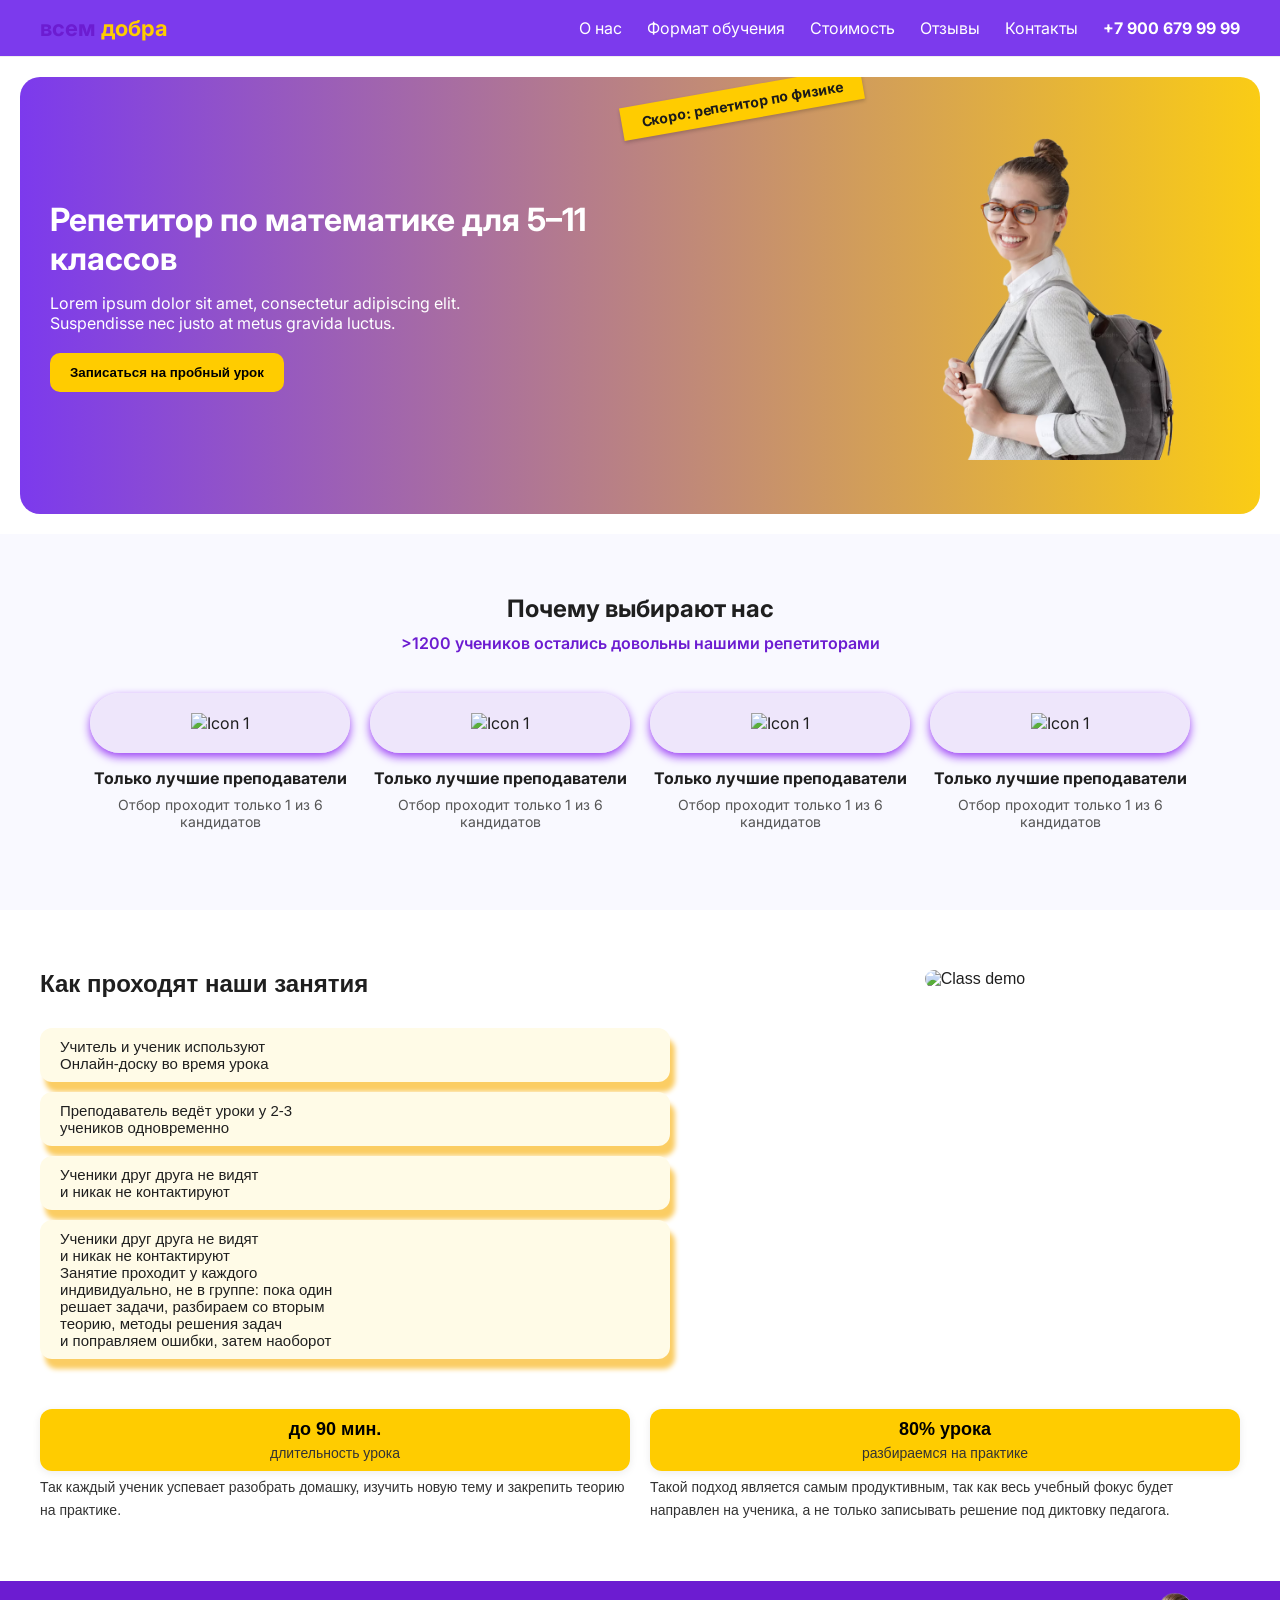
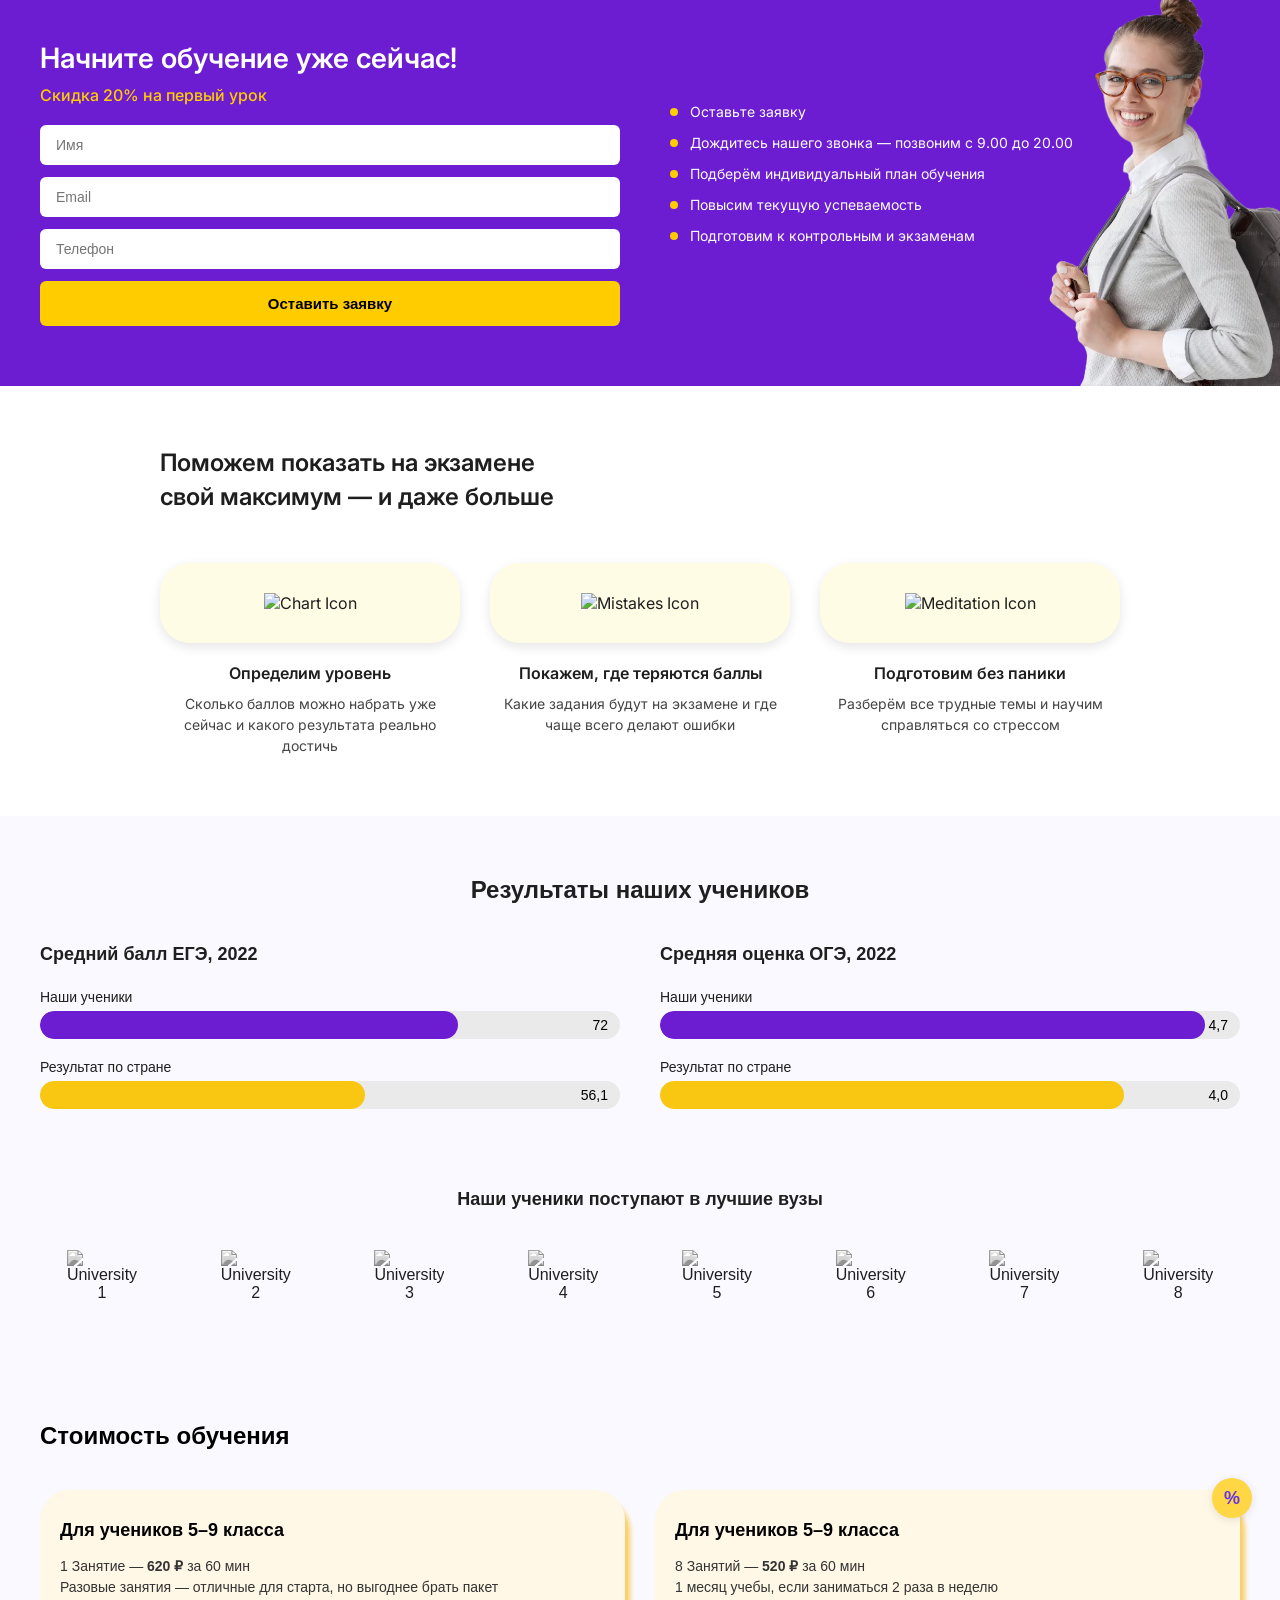
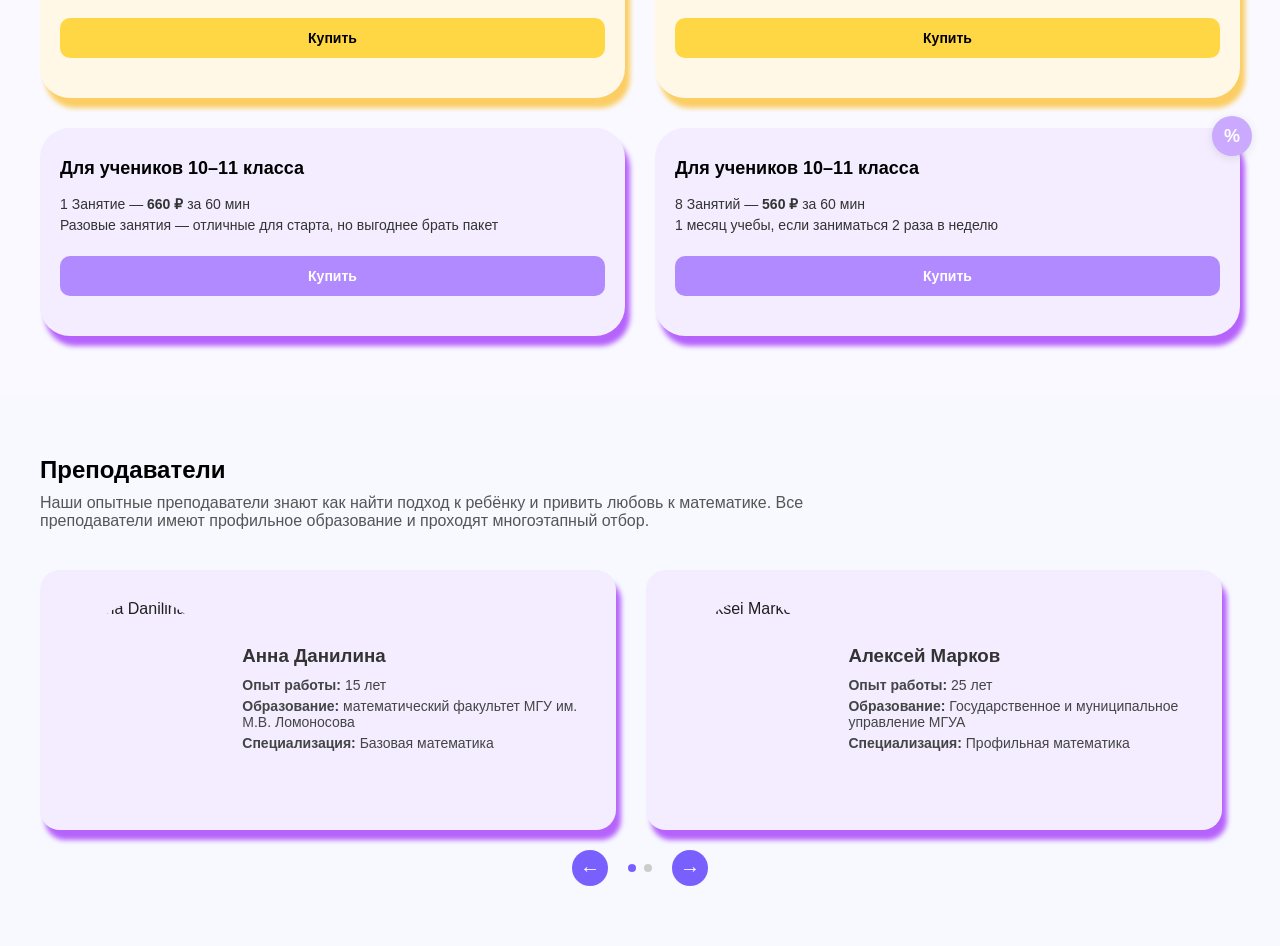
==== Day4/index.html @ a898559a "uploading the day 5 task" ====
<!DOCTYPE html>
<html lang="ru">
  <head>
    <meta charset="UTF-8" />
    <meta name="viewport" content="width=device-width, initial-scale=1.0" />
    <title>Всем добра - Репетитор</title>
    <link
      href="https://fonts.googleapis.com/css2?family=Inter:wght@400;600;700&display=swap"
      rel="stylesheet"
    />
    <link rel="stylesheet" href="styles.css" />
    <link rel="stylesheet" href="responsive.css" />
  </head>
  <body>
    <header>
      <div class="container nav-container">
        <div class="logo">всем <span>добра</span></div>
        <nav class="nav-links">
          <a href="#">О нас</a>
          <a href="#">Формат обучения</a>
          <a href="#">Стоимость</a>
          <a href="#">Отзывы</a>
          <a href="#">Контакты</a>
          <a href="#" class="phone">+7 900 679 99 99</a>
        </nav>
        <div class="menu-toggle" onclick="toggleMenu()">☰</div>
      </div>
    </header>

    <section class="hero">
      <div class="ribbon">Скоро: репетитор по физике</div>
      <div class="container hero-content">
        <div class="text-section">
          <h1>Репетитор по математике для 5–11 классов</h1>
          <p>
            Lorem ipsum dolor sit amet, consectetur adipiscing elit. Suspendisse
            nec justo at metus gravida luctus.
          </p>
          <button>Записаться на пробный урок</button>
        </div>
        <div class="image-section">
          <img src="Adobe Express - file.png" alt="Student" />
        </div>
      </div>
    </section>

    <section class="why-choose">
      <div class="container">
        <h2>Почему выбирают нас</h2>
        <p class="subheading">
          >1200 учеников остались довольны нашими репетиторами
        </p>
        <div class="cards-container">
          <div class="card-wrapper">
            <div class="card">
              <img
                src="https://images.unsplash.com/vector-1738237558973-9844e4ebee15?q=80&w=1047&auto=format&fit=crop&ixlib=rb-4.1.0&ixid=M3wxMjA3fDB8MHxwaG90by1wYWdlfHx8fGVufDB8fHx8fA%3D%3D"
                alt="Icon 1"
              />
            </div>
            <h3>Только лучшие преподаватели</h3>
            <p>Отбор проходит только 1 из 6 кандидатов</p>
          </div>
          <div class="card-wrapper">
            <div class="card">
              <img
                src="https://images.unsplash.com/vector-1738237558973-9844e4ebee15?q=80&w=1047&auto=format&fit=crop&ixlib=rb-4.1.0&ixid=M3wxMjA3fDB8MHxwaG90by1wYWdlfHx8fGVufDB8fHx8fA%3D%3D"
                alt="Icon 1"
              />
            </div>
            <h3>Только лучшие преподаватели</h3>
            <p>Отбор проходит только 1 из 6 кандидатов</p>
          </div>
          <div class="card-wrapper">
            <div class="card">
              <img
                src="https://images.unsplash.com/vector-1738237558973-9844e4ebee15?q=80&w=1047&auto=format&fit=crop&ixlib=rb-4.1.0&ixid=M3wxMjA3fDB8MHxwaG90by1wYWdlfHx8fGVufDB8fHx8fA%3D%3D"
                alt="Icon 1"
              />
            </div>
            <h3>Только лучшие преподаватели</h3>
            <p>Отбор проходит только 1 из 6 кандидатов</p>
          </div>
          <div class="card-wrapper">
            <div class="card">
              <img
                src="https://images.unsplash.com/vector-1738237558973-9844e4ebee15?q=80&w=1047&auto=format&fit=crop&ixlib=rb-4.1.0&ixid=M3wxMjA3fDB8MHxwaG90by1wYWdlfHx8fGVufDB8fHx8fA%3D%3D"
                alt="Icon 1"
              />
            </div>
            <h3>Только лучшие преподаватели</h3>
            <p>Отбор проходит только 1 из 6 кандидатов</p>
          </div>
        </div>
      </div>
    </section>

    <!-- section 3 -->
    <section class="how-classes-work">
      <div class="how-classes-container">
        <div class="how-classes-content">
          <h2>Как проходят наши занятия</h2>

          <span class="features">
            <span class="feature-box">
              Учитель и ученик используют <br />Онлайн-доску во время урока
            </span>
            <span class="feature-box">
              Преподаватель ведёт уроки у 2-3 <br />учеников одновременно
            </span>
            <span class="feature-box">
              Ученики друг друга не видят <br />
              и никак не контактируют
            </span>
            <span class="feature-box">
              Ученики друг друга не видят <br />и никак не контактируют
              <br />Занятие проходит у каждого <br />
              индивидуально, не в группе: пока один <br />решает задачи,
              разбираем со вторым <br />теорию, методы решения задач <br />и
              поправляем ошибки, затем наоборот
            </span>
          </span>
        </div>

        <div class="how-classes-image">
          <img
            src="https://images.unsplash.com/photo-1616748467146-39702f3c5221?q=80&w=1170&auto=format&fit=crop&ixlib=rb-4.1.0&ixid=M3wxMjA3fDB8MHxwaG90by1wYWdlfHx8fGVufDB8fHx8fA%3D%3D"
            alt="Class demo"
          />
        </div>
        <div class="highlight-boxes">
          <div class="highlight yellow">
            <strong>до 90 мин.</strong>
            <p>длительность урока</p>
          </div>
          <div class="highlight yellow">
            <strong>80% урока</strong>
            <p>разбираемся на практике</p>
          </div>
        </div>
        <div class="highlight-descriptions">
          <div class="desc">
            Так каждый ученик успевает разобрать домашку, изучить новую тему и
            закрепить теорию на практике.
          </div>
          <div class="desc">
            Такой подход является самым продуктивным, так как весь учебный фокус
            будет направлен на ученика, а не только записывать решение под
            диктовку педагога.
          </div>
        </div>
      </div>
    </section>

    <!-- section 4 -->
    <section class="start-now">
      <div class="start-container">
        <div class="left-section">
          <h2>Начните обучение уже сейчас!</h2>
          <p class="subtext">Скидка 20% на первый урок</p>
          <form class="form-box">
            <input type="text" placeholder="Имя" />
            <input type="email" placeholder="Email" />
            <input type="tel" placeholder="Телефон" />
            <button type="submit">Оставить заявку</button>
          </form>
        </div>

        <div class="right-section">
          <ul class="steps">
            <li>Оставьте заявку</li>
            <li>Дождитесь нашего звонка — позвоним с 9.00 до 20.00</li>
            <li>Подберём индивидуальный план обучения</li>
            <li>Повысим текущую успеваемость</li>
            <li>Подготовим к контрольным и экзаменам</li>
          </ul>
          <img
            src="Adobe Express - file.png"
            alt="Student"
            class="student-img"
          />
        </div>
      </div>
    </section>
    <!-- section 5 -->
     <section class="exam-help">
  <div class="exam-container">
    <h2>Поможем показать на экзамене<br />свой максимум — и даже больше</h2>

    <div class="exam-cards">
      <div class="exam-card">
        <div class="exam-card-image">
          <img src="https://cdn-icons-png.flaticon.com/512/5509/5509613.png" alt="Chart Icon" />
        </div>
        <h3>Определим уровень</h3>
        <p>Сколько баллов можно набрать уже сейчас и какого результата реально достичь</p>
      </div>

      <div class="exam-card">
        <div class="exam-card-image">
          <img src="https://cdn-icons-png.flaticon.com/512/6009/6009610.png" alt="Mistakes Icon" />
        </div>
        <h3>Покажем, где теряются баллы</h3>
        <p>Какие задания будут на экзамене и где чаще всего делают ошибки</p>
      </div>

      <div class="exam-card">
        <div class="exam-card-image">
          <img src="https://cdn-icons-png.flaticon.com/512/921/921347.png" alt="Meditation Icon" />
        </div>
        <h3>Подготовим без паники</h3>
        <p>Разберём все трудные темы и научим справляться со стрессом</p>
      </div>
    </div>
  </div>
</section>

    <!-- section 6 -->
     <section class="results-section">
  <div class="results-container">
    <h2>Результаты наших учеников</h2>

    <div class="scores-wrapper">
      <!-- ЕГЭ Block -->
      <div class="score-box">
        <h3>Средний балл ЕГЭ, 2022</h3>

        <div class="bar-row">
          <span>Наши ученики</span>
          <div class="bar-track">
            <div class="bar-fill purple" style="width: 72%;"></div>
            <span class="bar-label">72</span>
          </div>
        </div>

        <div class="bar-row">
          <span>Результат по стране</span>
          <div class="bar-track">
            <div class="bar-fill yellow" style="width: 56.1%;"></div>
            <span class="bar-label">56,1</span>
          </div>
        </div>
      </div>

      <!-- ОГЭ Block -->
      <div class="score-box">
        <h3>Средняя оценка ОГЭ, 2022</h3>

        <div class="bar-row">
          <span>Наши ученики</span>
          <div class="bar-track">
            <div class="bar-fill purple" style="width: 94%;"></div>
            <span class="bar-label">4,7</span>
          </div>
        </div>

        <div class="bar-row">
          <span>Результат по стране</span>
          <div class="bar-track">
            <div class="bar-fill yellow" style="width: 80%;"></div>
            <span class="bar-label">4,0</span>
          </div>
        </div>
      </div>
    </div>

    <h3 class="university-heading">Наши ученики поступают в лучшие вузы</h3>

    <div class="university-logos">
  <img src="https://cdn-icons-png.flaticon.com/512/3062/3062634.png" alt="University 1" />
  <img src="https://cdn-icons-png.flaticon.com/512/2784/2784461.png" alt="University 2" />
  <img src="https://cdn-icons-png.flaticon.com/512/194/194933.png" alt="University 3" />
  <img src="https://cdn-icons-png.flaticon.com/512/4765/4765243.png" alt="University 4" />
  <img src="https://cdn-icons-png.flaticon.com/512/1828/1828884.png" alt="University 5" />
  <img src="https://cdn-icons-png.flaticon.com/512/2791/2791398.png" alt="University 6" />
  <img src="https://cdn-icons-png.flaticon.com/512/2640/2640772.png" alt="University 7" />
  <img src="https://cdn-icons-png.flaticon.com/512/1098/1098326.png" alt="University 8" />
</div>

  </div>
</section>

    <!-- section 7 -->
     <section class="pricing-section">
  <div class="pricing-container">
    <h2 class="pricing-title">Стоимость обучения</h2>

    <div class="pricing-grid">
      <!-- Box 1 -->
      <div class="pricing-card yellow-card">
        <h3>Для учеников 5–9 класса</h3>
        <p>
          1 Занятие — <strong>620 ₽</strong> за 60 мин<br />
          Разовые занятия — отличные для старта, но выгоднее брать пакет
        </p>
        <button class="pricing-btn yellow-btn">Купить</button>
      </div>

      <!-- Box 2 -->
      <div class="pricing-card yellow-card badge-card">
        <span class="badge">%</span>
        <h3>Для учеников 5–9 класса</h3>
        <p>
          8 Занятий — <strong>520 ₽</strong> за 60 мин<br />
          1 месяц учебы, если заниматься 2 раза в неделю
        </p>
        <button class="pricing-btn yellow-btn">Купить</button>
      </div>

      <!-- Box 3 -->
      <div class="pricing-card purple-card">
        <h3>Для учеников 10–11 класса</h3>
        <p>
          1 Занятие — <strong>660 ₽</strong> за 60 мин<br />
          Разовые занятия — отличные для старта, но выгоднее брать пакет
        </p>
        <button class="pricing-btn purple-btn">Купить</button>
      </div>

      <!-- Box 4 -->
      <div class="pricing-card purple-card badge-card">
        <span class="badge">%</span>
        <h3>Для учеников 10–11 класса</h3>
        <p>
          8 Занятий — <strong>560 ₽</strong> за 60 мин<br />
          1 месяц учебы, если заниматься 2 раза в неделю
        </p>
        <button class="pricing-btn purple-btn">Купить</button>
      </div>
    </div>
  </div>
</section>

    <!-- section 8 -->
     <section class="teachers-section">
  <div class="teachers-container">
    <h2 class="section-title">Преподаватели</h2>
    <p class="section-subtitle">
      Наши опытные преподаватели знают как найти подход к ребёнку и привить любовь к математике. Все преподаватели имеют профильное образование и проходят многоэтапный отбор.
    </p>

    <div class="slider-wrapper">
      <div class="slider-track">
        <!-- Slide 1 -->
        <div class="teacher-card">
          <img src="https://randomuser.me/api/portraits/women/44.jpg" alt="Anna Danilina" class="teacher-img" />
          <div class="teacher-info">
            <h3>Анна Данилина</h3>
            <p><strong>Опыт работы:</strong> 15 лет</p>
            <p><strong>Образование:</strong> математический факультет МГУ им. М.В. Ломоносова</p>
            <p><strong>Специализация:</strong> Базовая математика</p>
          </div>
        </div>

        <!-- Slide 2 -->
        <div class="teacher-card">
          <img src="https://randomuser.me/api/portraits/men/32.jpg" alt="Aleksei Markov" class="teacher-img" />
          <div class="teacher-info">
            <h3>Алексей Марков</h3>
            <p><strong>Опыт работы:</strong> 25 лет</p>
            <p><strong>Образование:</strong> Государственное и муниципальное управление МГУА</p>
            <p><strong>Специализация:</strong> Профильная математика</p>
          </div>
        </div>

        <!-- Repeat for Slide 3 & 4 (same content for example) -->
        <div class="teacher-card">
          <img src="https://randomuser.me/api/portraits/women/44.jpg" alt="Anna Danilina" class="teacher-img" />
          <div class="teacher-info">
            <h3>Анна Данилина</h3>
            <p><strong>Опыт работы:</strong> 15 лет</p>
            <p><strong>Образование:</strong> математический факультет МГУ им. М.В. Ломоносова</p>
            <p><strong>Специализация:</strong> Базовая математика</p>
          </div>
        </div>

        <div class="teacher-card">
          <img src="https://randomuser.me/api/portraits/men/32.jpg" alt="Aleksei Markov" class="teacher-img" />
          <div class="teacher-info">
            <h3>Алексей Марков</h3>
            <p><strong>Опыт работы:</strong> 25 лет</p>
            <p><strong>Образование:</strong> Государственное и муниципальное управление МГУА</p>
            <p><strong>Специализация:</strong> Профильная математика</p>
          </div>
        </div>
      </div>

      <!-- Navigation Arrows -->
      <div class="slider-controls">
        <button class="prev">&#8592;</button>
        <div class="dots">
          <span class="dot active"></span>
          <span class="dot"></span>
        </div>
        <button class="next">&#8594;</button>
      </div>
    </div>
  </div>
</section>
    <!-- section 9 -->
    <!-- section 10 -->

    <script src="script.js"></script>
  </body>
</html>
---- Day4/styles.css ----
* {
      margin: 0;
      padding: 0;
      box-sizing: border-box;
    }

    body {
      font-family: 'Inter', sans-serif;
      background-color: #ffffff;
      color: #1f1f1f;
    }

    a {
      text-decoration: none;
      color: inherit;
    }

    .container {
      max-width: 1200px;
      margin: auto;
      padding: 0 10px;
    }

    header {
       background-color: #7c3aed;
      border-bottom: 1px solid #eee;
      position: sticky;
      top: 0;
      z-index: 1000;
    }

    .nav-container {
      display: flex;
      align-items: center;
      justify-content: space-between;
      padding: 15px 0;
    }

    .logo {
      font-size: 22px;
      font-weight: bold;
      color: #6c1cd1;
    }

    .logo span {
      color: #ffcc00;
    }

    .nav-links {
      display: flex;
      align-items: center;
      gap: 25px;
      color: #fff;
    }

    .nav-links a.phone {
      font-weight: bold;
      color: #ffff;
    }

    .menu-toggle {
      display: none;
      font-size: 24px;
      cursor: pointer;
    }

    .hero {
      background: linear-gradient(to right, #7c3aed, #facc15);
      padding: 50px 0;
      position: relative;
      border-radius: 20px;
      margin: 20px;
      overflow: hidden;
    }

    .ribbon {
      position: absolute;
      top: 10px;
      left: 600px;
      background-color: #ffcc00;
      color: #1a1a1a;
      font-weight: bold;
      padding: 8px 20px;
      font-size: 14px;
      transform: rotate(-10deg);
      box-shadow: 0 2px 4px rgba(0, 0, 0, 0.2);
    }

    .hero-content {
      display: flex;
      align-items: center;
      justify-content: space-between;
      gap: 30px;
      flex-wrap: wrap;
    }

    .text-section {
      flex: 1 1 50%;
      color: white;
    }

    .text-section h1 {
      font-size: 32px;
      margin-bottom: 15px;
    }

    .text-section p {
      font-size: 16px;
      margin-bottom: 20px;
      max-width: 500px;
    }

    .text-section button {
      padding: 12px 20px;
      background-color: #ffcc00;
      border: none;
      border-radius: 10px;
      font-weight: bold;
      cursor: pointer;
      transition: background-color 0.3s;
    }

    .text-section button:hover {
      background-color: #ffd84d;
    }

    .image-section img {
      width: 100%;
      max-width: 500px;
      border-radius: 10px;
    }
/* section 2 */
    .why-choose {
      padding: 60px 10px;
      background-color: #f9f9ff;
    }

    .why-choose h2 {
      text-align: center;
      font-size: 24px;
      margin-bottom: 10px;
    }

    .why-choose p.subheading {
      text-align: center;
      margin-bottom: 40px;
      color: #6c1cd1;
      font-weight: 600;
    }

    .cards-container {
  display: flex;
  gap: 20px;
  flex-wrap: wrap;
  justify-content: center;
}

.card-wrapper {
  max-width: 260px;
  text-align: center;
}

.card {
  background: #ebe1fac1;
  border-radius: 50px;
  box-shadow: 0 4px 10px rgb(155, 64, 245);
  padding: 20px;
}

.card img {
  width: 200px;
  height: 200px;
  object-fit: contain;
  margin-bottom: 0;
}

.card-wrapper h3 {
  font-size: 16px;
  margin: 15px 0 8px;
}

.card-wrapper p {
  font-size: 14px;
  color: #555;
  margin: 0 0 20px;
}

/* section 3 */

.how-classes-work {
  background-color: #fff;
  padding: 60px 10px;
  font-family: 'Segoe UI', sans-serif;
}

.how-classes-container {
  display: flex;
  flex-wrap: wrap;
  justify-content: space-between;
  gap: 40px;
  max-width: 1200px;
  margin: 0 auto;
  align-items: flex-start;
}

.how-classes-content {
  flex: 1 1 500px;
}

.how-classes-content h2 {
  font-size: 24px;
  margin-bottom: 30px;
}

.features {
  display: grid;
  gap: 10px;
}

.feature-box {
  background-color: #fffbe7;
  border-radius: 12px;
  padding: 10px 20px;
  box-shadow:  5px 10px 5px rgb(251, 205, 99);
  font-size: 15px;
}

.highlight-boxes {
  display: flex;
  justify-content: space-between;
  gap: 20px;
  margin-top: 10px;
  width: 100%;
}

.highlight {
  flex: 1 1 0;
  background-color: #ffcc00;
  border-radius: 12px;
  padding: 10px;
  box-shadow: 0 2px 8px rgba(0, 0, 0, 0.08);
  text-align: center;
}

.highlight strong {
  color: #000;
  font-size: 18px;
  display: block;
  margin-bottom: 5px;
}

.highlight p {
  margin: 0;
  font-size: 14px;
  color: #333;
}

.how-classes-image {
  flex: 1 1 400px;
  text-align: center;
}

.how-classes-image img {
  max-width: 100%;
  border-radius: 12px;
  height: 400px;
}
.highlight-descriptions {
  display: flex;
  justify-content: space-between;
  gap: 20px;
  margin-top: -35px;
  font-weight: 400;
  max-width: 100%;
}

.highlight-descriptions .desc {
  flex: 1 1 0;
  font-size: 14px;
  color: #333;
  line-height: 1.6;
}

/* section 4 */
.start-now {
  background-color: #6c1cd1;
  padding: 60px 10px;
  max-height: 100vh;
  color: white;
}

.start-container {
  max-width: 1200px;
  margin: 0 auto;
  display: flex;
  flex-wrap: wrap;
  align-items: center;
  justify-content: space-between;
  gap: 40px;
}

.left-section {
  flex: 1 1 400px;
}

.left-section h2 {
  font-size: 28px;
  margin-bottom: 10px;
  font-weight: 600;
}

.left-section .subtext {
  color: #ffcc00;
  margin-bottom: 20px;
  font-weight: 500;
}

.form-box {
  display: flex;
  flex-direction: column;
  gap: 12px;
}

.form-box input {
  padding: 12px 16px;
  border: none;
  border-radius: 6px;
  font-size: 14px;
}

.form-box button {
  background-color: #ffcc00;
  border: none;
  padding: 14px 16px;
  border-radius: 6px;
  color: #000;
  font-weight: 600;
  font-size: 15px;
  cursor: pointer;
  transition: background 0.3s ease;
}

.form-box button:hover {
  background-color: #f0b800;
}

.right-section {
  flex: 1 1 400px;
  position: relative;
}

.steps {
  list-style: none;
  padding-left: 10px;
  margin-bottom: 20px;
  position: relative;
}

.steps li {
  position: relative;
  margin-bottom: 10px;
  padding-left: 20px;
  font-size: 14px;
  line-height: 1.5;
}

.steps li::before {
  content: '';
  width: 8px;
  height: 8px;
  background-color: #ffcc00;
  border-radius: 50%;
  position: absolute;
  left: 0;
  top: 7px;
}

.student-img {
  max-width: 610px;
  border-radius: 10px;
  position: absolute;
  bottom: -120px;
  right: -160px;
}
/* section 5 */
.exam-help {
  background-color: #fff;
  padding: 60px 20px;
}

.exam-container {
  max-width: 1200px;
  margin: 0 auto;
  text-align: left;
  
}

.exam-container h2 {
  font-size: 24px;
  font-weight: 600;
  margin-bottom: 50px;
  line-height: 1.4;
  color: #1e1e1e;
  left : 100px;
  position: relative;
  padding: 0 20px;
}

.exam-cards {
  display: flex;
  justify-content: center;
  gap: 30px;
  flex-wrap: wrap;
}

.exam-card {
  max-width: 300px;
  text-align: center;
}

.exam-card-image {
  background-color: #fffce5;
  border-radius: 30px;
  padding: 30px;
  box-shadow: 0px 4px 12px rgba(0, 0, 0, 0.1);
  margin-bottom: 20px;
}

.exam-card-image img {
  width: 100px;
  height: 100px;
  object-fit: contain;
}

.exam-card h3 {
  font-size: 16px;
  font-weight: 600;
  color: #1e1e1e;
  margin-bottom: 10px;
}

.exam-card p {
  font-size: 14px;
  color: #444;
  line-height: 1.5;
}

/* section 6 */
.results-section {
  background-color: #f9f9ff;
  padding: 60px 20px;
  font-family: 'Segoe UI', sans-serif;
}

.results-container {
  max-width: 1200px;
  margin: 0 auto;
  text-align: center;
}

.results-container h2 {
  font-size: 24px;
  font-weight: 600;
  margin-bottom: 40px;
}

.scores-wrapper {
  display: flex;
  flex-wrap: wrap;
  justify-content: space-between;
  gap: 40px;
  margin-bottom: 60px;
  text-align: left;
}

.score-box {
  flex: 1 1 45%;
  min-width: 280px;
}

.score-box h3 {
  font-size: 18px;
  font-weight: 600;
  margin-bottom: 24px;
}

.bar-row {
  display: flex;
  flex-direction: column;
  margin-bottom: 20px;
}

.bar-row span {
  font-size: 14px;
  margin-bottom: 6px;
  font-weight: 500;
}

.bar-track {
  position: relative;
  background-color: #eaeaea;
  height: 28px;
  border-radius: 20px;
  overflow: hidden;
}

.bar-fill {
  height: 100%;
  border-radius: 20px;
}

.bar-fill.purple {
  background-color: #6c1cd1;
}

.bar-fill.yellow {
  background-color: #f9c712;
}

.bar-label {
  position: absolute;
  right: 12px;
  top: 50%;
  transform: translateY(-50%);
  font-size: 13px;
  font-weight: bold;
  color: #000;
}

.university-heading {
  font-size: 18px;
  font-weight: 600;
  margin-bottom: 40px;
  text-align: center;
}

.university-logos {
  display: grid;
  grid-template-columns: repeat(auto-fit, minmax(80px, 1fr));
  gap: 30px;
  align-items: center;
  justify-items: center;
}

.university-logos img {
  max-width: 70px;
  max-height: 70px;
  object-fit: contain;
  filter: grayscale(100%);
  transition: filter 0.3s ease;
}

.university-logos img:hover {
  filter: grayscale(0%);
}

/* section 7 */
/* Main Section */
.pricing-section {
  padding: 60px 20px;
  background-color: #f9f9ff;
  font-family: 'Arial', sans-serif;
}

/* Container */
.pricing-container {
  max-width: 1200px;
  margin: 0 auto;
}

/* Heading */
.pricing-title {
  font-size: 24px;
  font-weight: 600;
  margin-bottom: 40px;
  text-align: left;
  color: #000;
}

/* Grid Layout: 2 columns always */
.pricing-grid {
  display: grid;
  grid-template-columns: repeat(2, 1fr);
  gap: 30px;
}

/* Card Styles */
.pricing-card {
  position: relative;
  padding: 30px 20px 40px;
  border-radius: 30px;
  /* box-shadow: 0 4px 14px rgba(0, 0, 0, 0.08); */
  background-color: white;
  display: flex;
  flex-direction: column;
  justify-content: space-between;
}

/* Card Colors */
.yellow-card {
  background-color: #fff8e6;
  box-shadow:  5px 10px 5px rgb(251, 205, 99);
}

.purple-card {
  background-color: #f3edff;
  box-shadow:  5px 10px 5px rgb(182, 99, 251);
}

/* Text */
.pricing-card h3 {
  font-size: 18px;
  margin-bottom: 15px;
  color: #000;
}

.pricing-card p {
  font-size: 14px;
  color: #333;
  line-height: 1.5;
  margin-bottom: 20px;
}

/* Button */
.pricing-btn {
  width: 100%;
  border: none;
  padding: 12px 0;
  border-radius: 10px;
  font-weight: bold;
  font-size: 14px;
  cursor: pointer;
}

.yellow-btn {
  background-color: #ffd644;
  color: #000;
}

.purple-btn {
  background-color: #b28aff;
  color: #fff;
}

/* % Badge */
.badge-card .badge {
  position: absolute;
  top: -12px;
  right: -12px;
  width: 40px;
  height: 40px;
  background-color: #ffd644;
  color: #6435e6;
  font-size: 18px;
  font-weight: bold;
  border-radius: 50%;
  display: flex;
  align-items: center;
  justify-content: center;
  box-shadow: 0 2px 10px rgba(0,0,0,0.1);
}

/* Purple card badge override */
.purple-card.badge-card .badge {
  background-color: #caa9ff;
  color: white;
}

/* section 8 */
.teachers-section {
  padding: 60px 20px;
  background-color: #f7f9ff;
  font-family: 'Arial', sans-serif;
}

.teachers-container {
  max-width: 1200px;
  margin: 0 auto;
}

.section-title {
  font-size: 24px;
  font-weight: bold;
  margin-bottom: 10px;
  color: #000;
}

.section-subtitle {
  font-size: 16px;
  color: #555;
  margin-bottom: 40px;
  max-width: 800px;
}

.slider-wrapper {
  overflow: hidden;
  position: relative;
}

.slider-track {
  display: flex;
  transition: transform 0.4s ease;
  gap: 30px;
}

.teacher-card {
  background-color: #f3edff;
  box-shadow:  5px 10px 5px rgb(182, 99, 251);
  border-radius: 20px;
  padding: 30px;
  display: flex;
  align-items: center;
  flex: 0 0 48%;
}

.teacher-img {
  width: 200px;
  height: 200px;
  border-radius: 50%;
  object-fit: cover;
  margin-right: 20px;
}

.teacher-info h3 {
  margin: 0 0 10px;
  color: #333;
}

.teacher-info p {
  font-size: 14px;
  margin: 5px 0;
  color: #444;
}

.slider-controls {
  display: flex;
  align-items: center;
  justify-content: center;
  margin-top: 20px;
  gap: 20px;
}

.slider-controls button {
  font-size: 20px;
  background: #7a5fff;
  color: white;
  border: none;
  width: 36px;
  height: 36px;
  border-radius: 50%;
  cursor: pointer;
}

.dots {
  display: flex;
  gap: 8px;
}

.dot {
  width: 8px;
  height: 8px;
  border-radius: 50%;
  background: #ccc;
}

.dot.active {
  background: #7a5fff;
}
/* section 9 */
---- Day4/responsive.css ----
@media (max-width: 768px) {
      .nav-links {
        display: none;
        flex-direction: column;
        background: #fff;
        position: absolute;
        top: 60px;
        right: 20px;
        width: 200px;
        border-radius: 10px;
        box-shadow: 0 4px 10px rgba(0, 0, 0, 0.1);
        padding: 10px;
      }

      .nav-links.active {
        display: flex;
      }

      .menu-toggle {
        display: block;
      }

      .hero-content {
        flex-direction: column;
        text-align: center;
      }

      .text-section h1 {
        font-size: 26px;
      }

      .ribbon {
        font-size: 12px;
        top: 20px;
        left: -40px;
        transform: rotate(-10deg);
      }

      .cards-container {
        flex-direction: column;
        align-items: center;
      }

      .card img {
        display: none;
      }

      .card p::after {
        content: ' Lorem ipsum dolor sit amet, consectetur adipiscing elit.';
        display: block;
        margin-top: 10px;
        color: #666;
      }
    }

    /* section 2 */
    @media (max-width: 768px) {
  .cards-container {
    flex-direction: column;
    align-items: center;
  }

  .card img {
    width: 150px;
    height: 150px;
  }
}

/* section 3 */
@media (max-width: 768px) {
  .how-classes-container {
    flex-direction: column;
    align-items: center;
  }

  .highlight-boxes {
    flex-direction: column;
    align-items: center;
  }

  .how-classes-content {
    text-align: center;
  }
}

@media (max-width: 768px) {
  .highlight-boxes {
    flex-direction: column;
    gap: 15px;
  }
}
@media (max-width: 768px) {
  .highlight-descriptions {
    flex-direction: column;
    gap: 10px;
  }
}
@media (max-width: 768px) {
  .how-classes-container {
    flex-direction: column;
    align-items: center;
  }

  .highlight-boxes {
    flex-direction: column;
    align-items: center;
  }

  .how-classes-content {
    text-align: center;
  }
}
/* section 4 */
@media (max-width: 768px) {
  .start-container {
    flex-direction: column;
    text-align: center;
  }

  .student-img {
    position: static;
    margin: 20px auto 0;
    width: 200px;
  }

  .steps {
    padding-left: 0;
  }

  .steps li {
    padding-left: 16px;
    text-align: left;
  }
}
/* section 5 */
@media (max-width: 768px) {
  .exam-cards {
    flex-direction: column;
    align-items: center;
  }

  .exam-card {
    max-width: 90%;
  }
}

/* section 6 */
@media (max-width: 768px) {
  .scores-wrapper {
    flex-direction: column;
  }

  .score-box {
    width: 100%;
  }
}

/* section 7 */
/* section 8 */
/* section 9 */
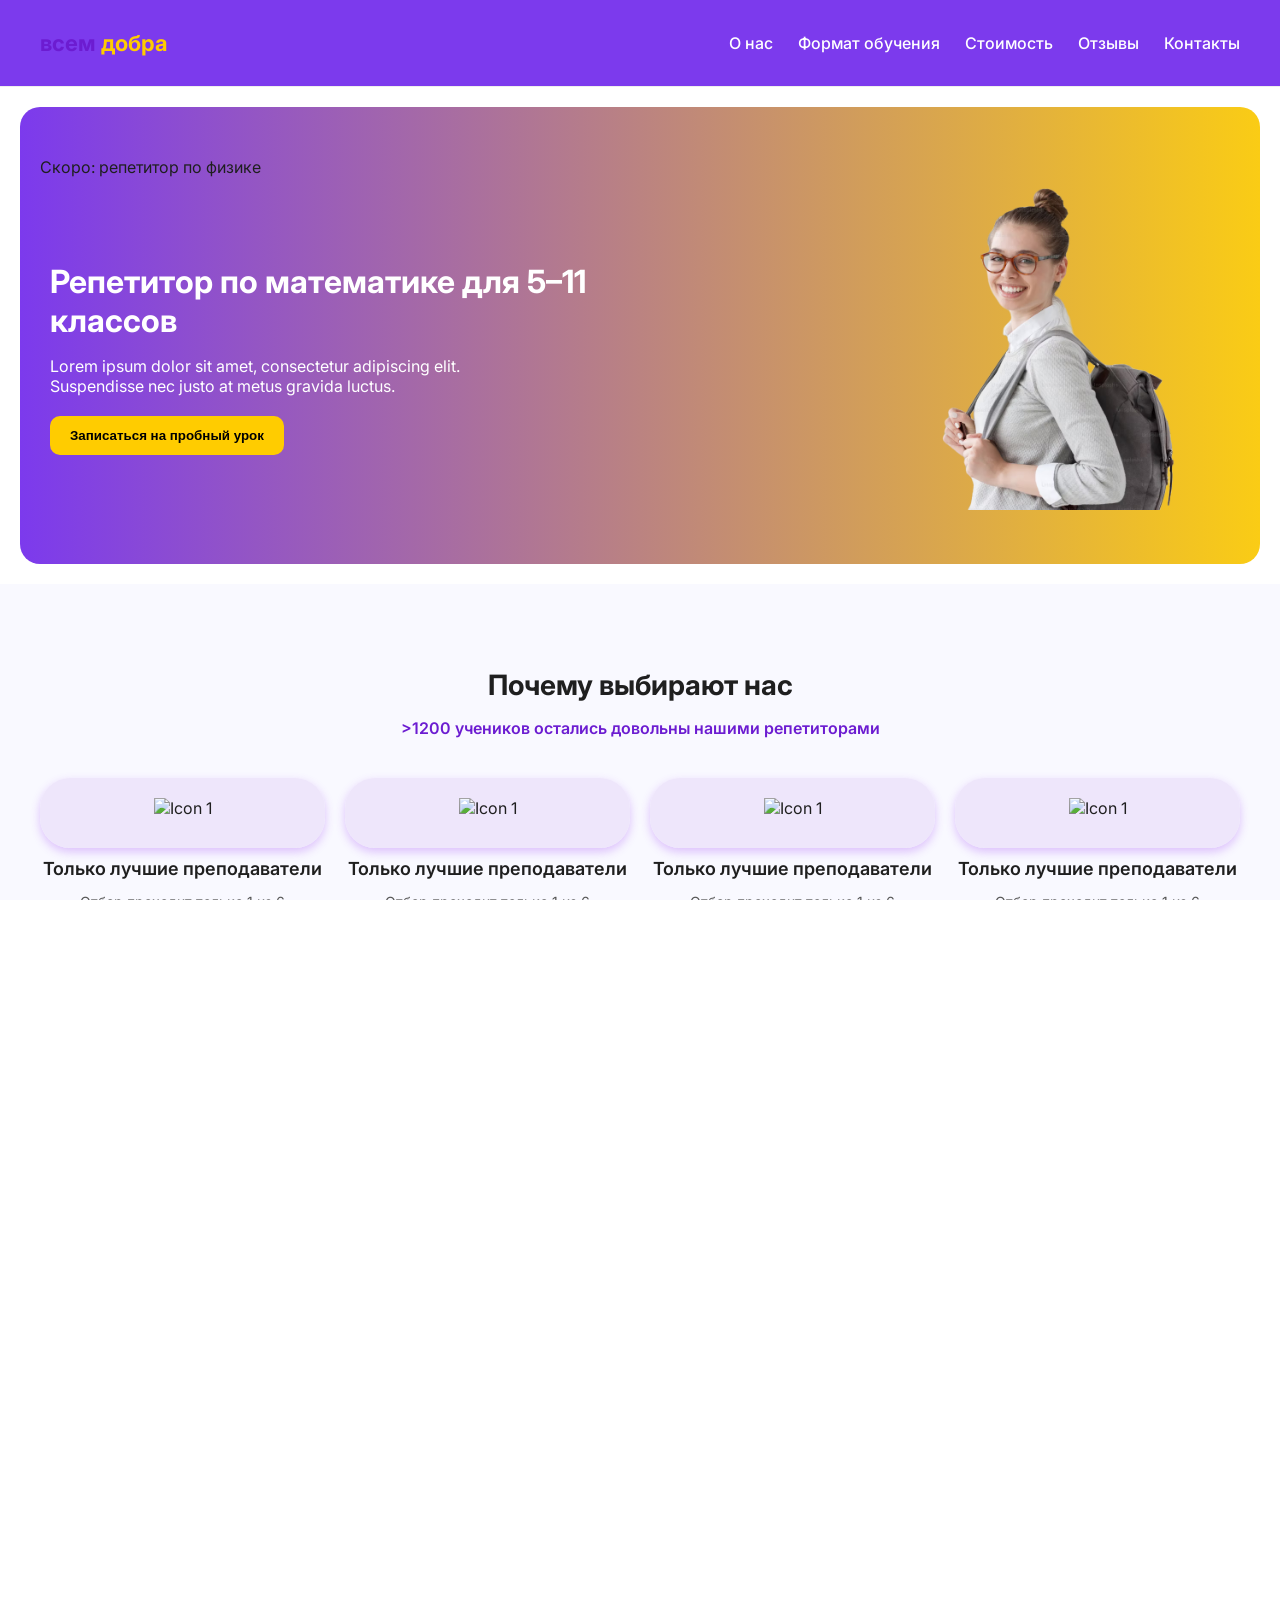
==== commit 99378acd: "uploaded tasks of day8, day9, day10 of week 2" ====
--- a/Day4/index.html
+++ b/Day4/index.html
@@ -12,16 +12,16 @@
     <link rel="stylesheet" href="responsive.css" />
   </head>
   <body>
+    <!-- section 1 -->
     <header>
       <div class="container nav-container">
         <div class="logo">всем <span>добра</span></div>
         <nav class="nav-links">
-          <a href="#">О нас</a>
-          <a href="#">Формат обучения</a>
-          <a href="#">Стоимость</a>
-          <a href="#">Отзывы</a>
-          <a href="#">Контакты</a>
-          <a href="#" class="phone">+7 900 679 99 99</a>
+          <a href="#why-choose">О нас</a>
+          <a href="#how-classes-work">Формат обучения</a>
+          <a href="#pricing-section">Стоимость</a>
+          <a href="#testimonials">Отзывы</a>
+          <a href="#site-footer">Контакты</a>
         </nav>
         <div class="menu-toggle" onclick="toggleMenu()">☰</div>
       </div>
@@ -43,8 +43,8 @@
         </div>
       </div>
     </section>
-
-    <section class="why-choose">
+<!-- section 2 -->
+    <section class="why-choose" id="why-choose">
       <div class="container">
         <h2>Почему выбирают нас</h2>
         <p class="subheading">
@@ -96,7 +96,7 @@
     </section>
 
     <!-- section 3 -->
-    <section class="how-classes-work">
+    <section class="how-classes-work" id="how-classes-work">
       <div class="how-classes-container">
         <div class="how-classes-content">
           <h2>Как проходят наши занятия</h2>
@@ -241,8 +241,6 @@
           </div>
         </div>
       </div>
-
-      <!-- ОГЭ Block -->
       <div class="score-box">
         <h3>Средняя оценка ОГЭ, 2022</h3>
 
@@ -281,7 +279,7 @@
 </section>
 
     <!-- section 7 -->
-     <section class="pricing-section">
+     <section class="pricing-section" id="pricing-section">
   <div class="pricing-container">
     <h2 class="pricing-title">Стоимость обучения</h2>
 
@@ -341,7 +339,6 @@
 
     <div class="slider-wrapper">
       <div class="slider-track">
-        <!-- Slide 1 -->
         <div class="teacher-card">
           <img src="https://randomuser.me/api/portraits/women/44.jpg" alt="Anna Danilina" class="teacher-img" />
           <div class="teacher-info">
@@ -351,8 +348,6 @@
             <p><strong>Специализация:</strong> Базовая математика</p>
           </div>
         </div>
-
-        <!-- Slide 2 -->
         <div class="teacher-card">
           <img src="https://randomuser.me/api/portraits/men/32.jpg" alt="Aleksei Markov" class="teacher-img" />
           <div class="teacher-info">
@@ -362,8 +357,6 @@
             <p><strong>Специализация:</strong> Профильная математика</p>
           </div>
         </div>
-
-        <!-- Repeat for Slide 3 & 4 (same content for example) -->
         <div class="teacher-card">
           <img src="https://randomuser.me/api/portraits/women/44.jpg" alt="Anna Danilina" class="teacher-img" />
           <div class="teacher-info">
@@ -384,8 +377,6 @@
           </div>
         </div>
       </div>
-
-      <!-- Navigation Arrows -->
       <div class="slider-controls">
         <button class="prev">&#8592;</button>
         <div class="dots">
@@ -398,7 +389,132 @@
   </div>
 </section>
     <!-- section 9 -->
+     <section class="testimonials" id="testimonials">
+  <div class="testimonial-header">
+    <div>
+      <h2>Отзывы</h2>
+      <p>Родители нам доверяют<br />А ученики ждут уроков с нетерпением</p>
+    </div>
+    <div class="highlight-number">
+      <strong>38% учеников</strong><br />приводят в школу своих друзей и знакомых
+    </div>
+  </div>
+
+  <div class="testimonial-cards">
+    <div class="testimonial-card">
+      <div class="card-top">
+        <div class="circle-deco"></div>
+        <img src="https://cdn-icons-png.flaticon.com/512/3135/3135715.png" alt="User 1" />
+        <div class="user-info">
+          <h4>Дарья Карасёва</h4>
+          <p>Сдала ЕГЭ на 97 баллов</p>
+        </div>
+      </div>
+      <p class="testimonial-content">
+        Это определённо 10 из 10! Очень
+        важный момент: преподаватель, который
+        занимается со мной, ориентируется
+        исключительно на мои достижения и
+        фокус. Многое стало ясно и понятно.
+        Занятия проходят интересно да
+        и вообще: учитель очень позитивный,
+        и с точки зрения знания, обращения
+        и наставничества.
+      </p>
+    </div>
+
+    <div class="testimonial-card">
+      <div class="card-top">
+        <div class="circle-deco"></div>
+        <img src="https://cdn-icons-png.flaticon.com/512/236/236831.png" alt="User 2" />
+        <div class="user-info">
+          <h4>Александр Шашин</h4>
+          <p>Сдал ЕГЭ на 83 балла</p>
+        </div>
+      </div>
+      <p class="testimonial-content">
+        Начал заниматься почти с нуля
+        (раньше пробовал 3-4 занятия, не пошло,
+        а теперь уже 10 занятий и уровень
+        вырос, на ЕГЭ 83 балла!).
+        Занятия проводятся чётко, материал
+        подаётся в интересной форме,
+        преподаватель вовлекает и отлично
+        объясняет. Появилась уверенность,
+        что сдам! Темы пошли на ура!
+      </p>
+    </div>
+
+    <div class="testimonial-card">
+      <div class="card-top">
+        <div class="circle-deco"></div>
+        <img src="https://cdn-icons-png.flaticon.com/512/3135/3135823.png" alt="User 3" />
+        <div class="user-info">
+          <h4>Анастасия Бикова</h4>
+          <p>Сдала ОГЭ на 5</p>
+        </div>
+      </div>
+      <p class="testimonial-content">
+        Впервые начала понимать алгебру,
+        теперь нет страха и логика стала яснее.
+        Очень важно — я стала увереннее.
+        Всё безумно нравится! Сдала на 5!
+        Учитель всегда вовремя приходит,
+        с отличным настроем, понимает,
+        объясняет и поддерживает.
+        Это сильная мотивация к результатам!
+      </p>
+    </div>
+  </div>
+
+  <div class="testimonial-button">
+    <button>Читать все отзывы</button>
+  </div>
+</section>
     <!-- section 10 -->
+     <footer class="site-footer" id="site-footer">
+  <div class="footer-top">
+    <div class="footer-left">
+      <h2>Остались вопросы?</h2>
+      <p>
+        Позвоните нам по телефону <a href="tel:+79098789999">+7 909 878-99-99</a><br />
+        Или напишите нам <a href="mailto:vsemdobra@yandex.ru">vsem dobra@yandex.ru</a>
+      </p>
+      <div class="social-icons">
+        <a href="#"><img src="https://cdn-icons-png.flaticon.com/512/733/733547.png" alt="Facebook" /></a>
+        <a href="#"><img src="https://cdn-icons-png.flaticon.com/512/733/733558.png" alt="Instagram" /></a>
+        <a href="#"><img src="https://cdn-icons-png.flaticon.com/512/2111/2111463.png" alt="VK" /></a>
+      </div>
+    </div>
+
+    <div class="footer-right">
+      <h3>Также можете оставить свой номер телефона<br />и мы вам перезвоним</h3>
+      <form>
+        <input type="text" placeholder="Имя" />
+        <input type="tel" placeholder="Телефон" />
+        <button type="submit">Отправить</button>
+      </form>
+    </div>
+  </div>
+
+  <div class="footer-bottom">
+    <div class="footer-logo">
+      <strong>всем добра</strong>
+      <p>онлайн-школа математики</p>
+    </div>
+    <div class="footer-links">
+      <a href="#">О нас</a>
+      <a href="#">Формат обучения</a>
+      <a href="#">Стоимость</a>
+      <a href="#">Отзывы</a>
+      <a href="#">Контакты</a>
+    </div>
+    <div class="footer-cta">
+      <button>Записаться на пробное занятие</button>
+    </div>
+  </div>
+</footer>
+
 
     <script src="script.js"></script>
   </body>
--- a/Day4/styles.css
+++ b/Day4/styles.css
@@ -1,154 +1,158 @@
-* {
-      margin: 0;
-      padding: 0;
-      box-sizing: border-box;
-    }
-
-    body {
-      font-family: 'Inter', sans-serif;
-      background-color: #ffffff;
-      color: #1f1f1f;
-    }
-
-    a {
-      text-decoration: none;
-      color: inherit;
-    }
-
-    .container {
-      max-width: 1200px;
-      margin: auto;
-      padding: 0 10px;
-    }
-
-    header {
-       background-color: #7c3aed;
-      border-bottom: 1px solid #eee;
-      position: sticky;
-      top: 0;
-      z-index: 1000;
-    }
-
-    .nav-container {
-      display: flex;
-      align-items: center;
-      justify-content: space-between;
-      padding: 15px 0;
-    }
-
-    .logo {
-      font-size: 22px;
-      font-weight: bold;
-      color: #6c1cd1;
-    }
-
-    .logo span {
-      color: #ffcc00;
-    }
-
-    .nav-links {
-      display: flex;
-      align-items: center;
-      gap: 25px;
-      color: #fff;
-    }
-
-    .nav-links a.phone {
-      font-weight: bold;
-      color: #ffff;
-    }
-
-    .menu-toggle {
-      display: none;
-      font-size: 24px;
-      cursor: pointer;
-    }
-
-    .hero {
-      background: linear-gradient(to right, #7c3aed, #facc15);
-      padding: 50px 0;
-      position: relative;
-      border-radius: 20px;
-      margin: 20px;
-      overflow: hidden;
-    }
-
-    .ribbon {
-      position: absolute;
-      top: 10px;
-      left: 600px;
-      background-color: #ffcc00;
-      color: #1a1a1a;
-      font-weight: bold;
-      padding: 8px 20px;
-      font-size: 14px;
-      transform: rotate(-10deg);
-      box-shadow: 0 2px 4px rgba(0, 0, 0, 0.2);
-    }
-
-    .hero-content {
-      display: flex;
-      align-items: center;
-      justify-content: space-between;
-      gap: 30px;
-      flex-wrap: wrap;
-    }
-
-    .text-section {
-      flex: 1 1 50%;
-      color: white;
-    }
-
-    .text-section h1 {
-      font-size: 32px;
-      margin-bottom: 15px;
-    }
-
-    .text-section p {
-      font-size: 16px;
-      margin-bottom: 20px;
-      max-width: 500px;
-    }
-
-    .text-section button {
-      padding: 12px 20px;
-      background-color: #ffcc00;
-      border: none;
-      border-radius: 10px;
-      font-weight: bold;
-      cursor: pointer;
-      transition: background-color 0.3s;
-    }
-
-    .text-section button:hover {
-      background-color: #ffd84d;
-    }
-
-    .image-section img {
-      width: 100%;
-      max-width: 500px;
-      border-radius: 10px;
-    }
+
+html, body {
+  margin: 0;
+  padding: 0;
+  overflow-x: hidden; 
+  height: 100%;
+  width: 100%;
+}
+
+/* Remove scrollbar for all browsers */
+::-webkit-scrollbar {
+  display: none;
+}
+
+body {
+  font-family: 'Inter', sans-serif;
+  background-color: #ffffff;
+  color: #1f1f1f;
+  -ms-overflow-style: none;      /* IE and Edge */
+  scrollbar-width: none; 
+}
+
+a {
+  text-decoration: none;
+  color: inherit;
+}
+
+.container {
+  max-width: 1200px;
+  margin: auto;
+  padding: 0 10px;
+}
+
+/* Header */
+header {
+  background-color: #7c3aed;
+  border-bottom: 1px solid #eee;
+  position: sticky;
+  top: 0;
+  z-index: 1000;
+}
+
+.nav-container {
+  display: flex;
+  align-items: center;
+  justify-content: space-between;
+  padding: 15px 0;
+}
+
+.logo {
+  font-size: 22px;
+  font-weight: bold;
+  color: #6c1cd1;
+}
+
+.logo span {
+  color: #ffcc00;
+}
+
+.nav-links {
+  display: flex;
+  align-items: center;
+  gap: 25px;
+  color: #fff;
+  transition: max-height 0.3s ease;
+}
+
+.nav-links a.phone {
+  font-weight: bold;
+  color: #fff;
+}
+
+.menu-toggle {
+  display: none;
+  font-size: 28px;
+  cursor: pointer;
+  z-index: 1001;
+  position: relative;
+}
+
+/* Hero Section */
+.hero {
+  background: linear-gradient(to right, #7c3aed, #facc15);
+  padding: 50px 20px;
+  border-radius: 20px;
+  margin: 20px;
+  overflow: hidden;
+}
+
+.hero-content {
+  display: flex;
+  align-items: center;
+  justify-content: space-between;
+  gap: 30px;
+  flex-wrap: wrap;
+}
+
+.text-section {
+  flex: 1 1 50%;
+  color: white;
+}
+
+.text-section h1 {
+  font-size: 32px;
+  margin-bottom: 15px;
+}
+
+.text-section p {
+  font-size: 16px;
+  margin-bottom: 20px;
+  max-width: 500px;
+}
+
+.text-section button {
+  padding: 12px 20px;
+  background-color: #ffcc00;
+  border: none;
+  border-radius: 10px;
+  font-weight: bold;
+  cursor: pointer;
+  transition: background-color 0.3s;
+}
+
+.text-section button:hover {
+  background-color: #ffd84d;
+}
+
+.image-section img {
+  width: 100%;
+  max-width: 500px;
+  border-radius: 10px;
+}
 /* section 2 */
-    .why-choose {
-      padding: 60px 10px;
-      background-color: #f9f9ff;
-    }
-
-    .why-choose h2 {
-      text-align: center;
-      font-size: 24px;
-      margin-bottom: 10px;
-    }
-
-    .why-choose p.subheading {
-      text-align: center;
-      margin-bottom: 40px;
-      color: #6c1cd1;
-      font-weight: 600;
-    }
-
-    .cards-container {
+.why-choose {
+  padding: 60px 10px;
+  background-color: #f9f9ff;
+}
+
+.why-choose h2 {
+  text-align: center;
+  font-size: 28px;
+  margin-bottom: 10px;
+  font-weight: 700;
+  color: #1f1f1f;
+}
+
+.why-choose p.subheading {
+  text-align: center;
+  margin-bottom: 40px;
+  color: #6c1cd1;
+  font-weight: 600;
+  font-size: 16px;
+}
+
+.cards-container {
   display: flex;
   gap: 20px;
   flex-wrap: wrap;
@@ -156,33 +160,108 @@
 }
 
 .card-wrapper {
-  max-width: 260px;
+  flex: 1 1 250px;
+  max-width: 300px;
   text-align: center;
 }
 
 .card {
   background: #ebe1fac1;
-  border-radius: 50px;
-  box-shadow: 0 4px 10px rgb(155, 64, 245);
+  border-radius: 30px;
+  box-shadow: 0 4px 10px rgb(155, 64, 245, 0.3);
   padding: 20px;
+  transition: transform 0.3s ease;
+}
+
+.card:hover {
+  transform: translateY(-5px);
 }
 
 .card img {
-  width: 200px;
-  height: 200px;
+  width: 160px;
+  height: 160px;
   object-fit: contain;
-  margin-bottom: 0;
+  margin-bottom: 10px;
 }
 
 .card-wrapper h3 {
-  font-size: 16px;
-  margin: 15px 0 8px;
+  font-size: 18px;
+  margin: 10px 0 8px;
+  font-weight: 600;
+  color: #1f1f1f;
 }
 
 .card-wrapper p {
   font-size: 14px;
   color: #555;
-  margin: 0 0 20px;
+  margin-bottom: 15px;
+}
+
+/* Responsive */
+@media (max-width: 768px) {
+  .why-choose {
+    padding: 40px 15px;
+  }
+
+  .card img {
+    width: 130px;
+    height: 130px;
+  }
+
+  .card-wrapper h3 {
+    font-size: 16px;
+  }
+
+  .card-wrapper p {
+    font-size: 13px;
+  }
+}
+
+/* HEADER / NAVIGATION - BURGER MENU */
+header {
+  background-color: #7c3aed;
+  border-bottom: 1px solid #eee;
+  position: sticky;
+  top: 0;
+  z-index: 1000;
+  padding: 15px 10px;
+}
+
+.nav-container {
+  max-width: 1200px;
+  margin: auto;
+  display: flex;
+  align-items: center;
+  justify-content: space-between;
+}
+
+.logo {
+  font-size: 22px;
+  font-weight: bold;
+  color: #6c1cd1;
+}
+
+.logo span {
+  color: #ffcc00;
+}
+
+.nav-links {
+  display: flex;
+  align-items: center;
+  gap: 25px;
+  color: #fff;
+}
+
+.nav-links a {
+  color: #fff;
+  font-weight: 500;
+}
+
+.menu-toggle {
+  display: none;
+  font-size: 26px;
+  color: #fff;
+  cursor: pointer;
 }
 
 /* section 3 */
@@ -210,6 +289,8 @@
 .how-classes-content h2 {
   font-size: 24px;
   margin-bottom: 30px;
+  font-weight: 700;
+  color: #1f1f1f;
 }
 
 .features {
@@ -221,7 +302,7 @@
   background-color: #fffbe7;
   border-radius: 12px;
   padding: 10px 20px;
-  box-shadow:  5px 10px 5px rgb(251, 205, 99);
+  box-shadow: 5px 10px 5px rgb(251, 205, 99);
   font-size: 15px;
 }
 
@@ -231,10 +312,11 @@
   gap: 20px;
   margin-top: 10px;
   width: 100%;
+  flex-wrap: wrap;
 }
 
 .highlight {
-  flex: 1 1 0;
+  flex: 1 1 150px;
   background-color: #ffcc00;
   border-radius: 12px;
   padding: 10px;
@@ -262,9 +344,12 @@
 
 .how-classes-image img {
   max-width: 100%;
+  width: 100%;
+  height: auto;
   border-radius: 12px;
-  height: 400px;
-}
+  object-fit: cover;
+}
+
 .highlight-descriptions {
   display: flex;
   justify-content: space-between;
@@ -272,10 +357,11 @@
   margin-top: -35px;
   font-weight: 400;
   max-width: 100%;
+  flex-wrap: wrap;
 }
 
 .highlight-descriptions .desc {
-  flex: 1 1 0;
+  flex: 1 1 150px;
   font-size: 14px;
   color: #333;
   line-height: 1.6;
@@ -766,4 +852,244 @@
 .dot.active {
   background: #7a5fff;
 }
-/* section 9 */+/* section 9 */
+.testimonials {
+  max-width: 1200px;
+  margin: 0 auto;
+  padding: 60px 20px;
+  font-family: 'Segoe UI', sans-serif;
+}
+
+.testimonial-header {
+  display: flex;
+  justify-content: space-between;
+  align-items: flex-start;
+  margin-bottom: 40px;
+}
+
+.testimonial-header h2 {
+  font-size: 28px;
+  margin-bottom: 10px;
+}
+
+.testimonial-header p {
+  font-size: 16px;
+  color: #333;
+}
+
+.highlight-number {
+  color: #6a3df4;
+  font-size: 20px;
+  font-weight: bold;
+  text-align: right;
+}
+
+.testimonial-cards {
+  display: flex;
+  gap: 20px;
+  flex-wrap: wrap;
+  justify-content: space-between;
+  margin-bottom: 40px;
+}
+
+.testimonial-card {
+  background-color: #fff8e1;
+  border: 1px solid #ffecb3;
+  border-radius: 16px;
+  padding: 20px;
+  box-shadow:  5px 10px 5px rgb(251, 205, 99);
+  flex: 1;
+  min-width: 280px;
+  max-width: 360px;
+  position: relative;
+}
+
+.card-top {
+  display: flex;
+  align-items: center;
+  gap: 12px;
+  margin-bottom: 16px;
+  position: relative;
+}
+
+.circle-deco {
+  width: 20px;
+  height: 20px;
+  background-color: #ffd54f;
+  border-radius: 50%;
+  position: absolute;
+  top: -10px;
+  left: -10px;
+}
+
+.testimonial-card img {
+  width: 48px;
+  height: 48px;
+  border-radius: 50%;
+  object-fit: cover;
+}
+
+.user-info h4 {
+  margin: 0;
+  font-size: 16px;
+}
+
+.user-info p {
+  margin: 0;
+  font-size: 14px;
+  color: #555;
+}
+
+.testimonial-content {
+  font-size: 15px;
+  color: #444;
+  line-height: 1.5;
+}
+
+.testimonial-button {
+  display: flex;
+  justify-content: center;
+}
+
+.testimonial-button button {
+  background-color: #6a3df4;
+  color: #fff;
+  border: none;
+  border-radius: 10px;
+  padding: 12px 30px;
+  font-size: 16px;
+  cursor: pointer;
+  transition: background 0.3s ease;
+}
+
+.testimonial-button button:hover {
+  background-color: #5630c9;
+}
+/* section 10 */
+.site-footer {
+  font-family: 'Segoe UI', sans-serif;
+  margin-top: 0;
+  padding: 0;
+}
+
+.footer-top {
+  background-color: #ffc800;
+  display: flex;
+  justify-content: space-between;
+  align-items: flex-start;
+  padding: 40px 60px;
+  flex-wrap: wrap;
+  width: 100%;
+}
+
+.footer-left,
+.footer-right {
+  flex: 1;
+  min-width: 280px;
+  margin-bottom: 20px;
+}
+
+.footer-left h2 {
+  font-size: 24px;
+  margin-bottom: 10px;
+}
+
+.footer-left p {
+  font-size: 16px;
+  margin-bottom: 15px;
+}
+
+.footer-left a {
+  color: #000;
+  font-weight: bold;
+  text-decoration: none;
+}
+
+.social-icons {
+  display: flex;
+  gap: 12px;
+}
+
+.social-icons img {
+  width: 26px;
+  height: 26px;
+  filter: grayscale(100%);
+}
+
+.footer-right h3 {
+  font-size: 16px;
+  font-weight: 500;
+  margin-bottom: 15px;
+}
+
+.footer-right form {
+  display: flex;
+  flex-direction: column;
+  gap: 12px;
+}
+
+.footer-right input {
+  padding: 12px;
+  font-size: 14px;
+  border: none;
+  border-radius: 6px;
+  background-color: #fff;
+  max-width: 320px;
+  width: 100%;
+  box-sizing: border-box;
+}
+
+.footer-right button {
+  padding: 12px;
+  background-color: #764af1;
+  color: #fff;
+  border: none;
+  border-radius: 6px;
+  cursor: pointer;
+  font-weight: bold;
+  max-width: 320px;
+}
+
+.footer-bottom {
+  background-color: #5e2ee1;
+  color: #fff;
+  display: flex;
+  justify-content: space-between;
+  align-items: center;
+  flex-wrap: wrap;
+  padding: 25px 60px;
+  width: 100%;
+  box-sizing: border-box;
+}
+
+.footer-logo strong {
+  font-size: 20px;
+  display: block;
+}
+
+.footer-logo p {
+  font-size: 14px;
+  margin-top: 4px;
+}
+
+.footer-links {
+  display: flex;
+  gap: 20px;
+  flex-wrap: wrap;
+}
+
+.footer-links a {
+  color: #fff;
+  text-decoration: none;
+  font-size: 14px;
+}
+
+.footer-cta button {
+  padding: 10px 18px;
+  background-color: #ffc800;
+  border: none;
+  border-radius: 6px;
+  font-weight: bold;
+  color: #000;
+  cursor: pointer;
+}
--- a/Day4/responsive.css
+++ b/Day4/responsive.css
@@ -1,160 +1,842 @@
-@media (max-width: 768px) {
-      .nav-links {
-        display: none;
-        flex-direction: column;
-        background: #fff;
-        position: absolute;
-        top: 60px;
-        right: 20px;
-        width: 200px;
-        border-radius: 10px;
-        box-shadow: 0 4px 10px rgba(0, 0, 0, 0.1);
-        padding: 10px;
-      }
-
-      .nav-links.active {
-        display: flex;
-      }
-
-      .menu-toggle {
-        display: block;
-      }
-
-      .hero-content {
-        flex-direction: column;
-        text-align: center;
-      }
-
-      .text-section h1 {
-        font-size: 26px;
-      }
-
-      .ribbon {
-        font-size: 12px;
-        top: 20px;
-        left: -40px;
-        transform: rotate(-10deg);
-      }
-
-      .cards-container {
-        flex-direction: column;
-        align-items: center;
-      }
-
-      .card img {
-        display: none;
-      }
-
-      .card p::after {
-        content: ' Lorem ipsum dolor sit amet, consectetur adipiscing elit.';
-        display: block;
-        margin-top: 10px;
-        color: #666;
-      }
-    }
+/* section 1 */
+@media screen and (max-width: 768px) {
+  /* Show hamburger */
+  .menu-toggle {
+    display: block;
+    font-size: 28px;
+    cursor: pointer;
+    color: #fff;
+    z-index: 1101;
+    position: relative;
+  }
+
+  /* Hide nav links by default */
+  .nav-links {
+    display: none;
+    flex-direction: column;
+    background-color: #fff8e6ca;
+    color: #6a3df4;
+    position: absolute;
+    top: 60px; /* slightly below navbar */
+    right: 0;
+    width: 100%;
+    z-index: 1100;
+    padding: 10px;
+    box-shadow: 0 8px 20px rgba(0, 0, 0, 0.15);
+    border-radius: 0 0 12px 12px;
+    transition: all 0.3s ease;
+  }
+
+  /* When menu is toggled */
+  .nav-links.active {
+    display: flex;
+  }
+
+  .nav-links a {
+    padding: 6px;
+    font-size: 16px;
+    color: #6a3df4;
+    text-decoration: none;
+    transition: background 0.3s ease;
+  }
+
+  .nav-links a.phone {
+  font-weight: bold;
+  color: #6a3df4;
+}
+
+  /* Hero responsiveness */
+  .hero-content {
+    flex-direction: column;
+    text-align: center;
+    padding: 20px;
+  }
+
+  .text-section,
+  .image-section {
+    flex: 1 1 100%;
+    margin-bottom: 20px;
+  }
+
+  .text-section h1 {
+    font-size: 24px;
+    margin-bottom: 10px;
+    color: #333;
+  }
+
+  .text-section p {
+    max-width: 100%;
+    font-size: 14px;
+    color: #444;
+  }
+
+  .text-section button {
+    background-color: #6a3df4;
+    color: white;
+    padding: 12px 24px;
+    border: none;
+    border-radius: 8px;
+    font-weight: bold;
+    cursor: pointer;
+  }
+
+  .image-section img {
+    max-width: 100%;
+    height: 300px;
+  }
+
+  /* Hide ribbon on small screen */
+  .ribbon {
+    display: none;
+  }
+}
+
+/* ==================================================================== */
 
     /* section 2 */
-    @media (max-width: 768px) {
-  .cards-container {
-    flex-direction: column;
-    align-items: center;
-  }
-
-  .card img {
-    width: 150px;
-    height: 150px;
-  }
-}
-
+    /* @media (max-width: 768px) {
+  .nav-links {
+    display: none; 
+    flex-direction: column;
+    background-color: white;
+    position: absolute;
+    top: 100%; 
+    right: 0;
+    width: 100%;
+    z-index: 1000;
+    padding: 20px;
+    box-shadow: 0 4px 10px rgba(0,0,0,0.1);
+  }
+
+  .nav-links.active {
+    display: flex; 
+  }
+
+  .menu-toggle {
+    display: block;
+  }
+
+  .hero {
+    position: relative;
+    z-index: 1;
+  }
+} */
+/* ========================================================================= */
 /* section 3 */
 @media (max-width: 768px) {
   .how-classes-container {
     flex-direction: column;
+    gap: 30px;
+    padding: 20px;
+  }
+
+  .how-classes-content h2 {
+    font-size: 20px;
+    text-align: center;
+  }
+
+  .highlight-boxes {
+    flex-direction: column;
+    gap: 15px;
     align-items: center;
   }
 
-  .highlight-boxes {
-    flex-direction: column;
-    align-items: center;
-  }
-
-  .how-classes-content {
-    text-align: center;
-  }
-}
-
-@media (max-width: 768px) {
-  .highlight-boxes {
+  .highlight {
+    width: 100%;
+    max-width: 350px;
+  }
+
+  .highlight-descriptions {
     flex-direction: column;
     gap: 15px;
-  }
-}
-@media (max-width: 768px) {
-  .highlight-descriptions {
-    flex-direction: column;
-    gap: 10px;
-  }
-}
-@media (max-width: 768px) {
-  .how-classes-container {
-    flex-direction: column;
-    align-items: center;
-  }
-
-  .highlight-boxes {
-    flex-direction: column;
-    align-items: center;
-  }
-
-  .how-classes-content {
-    text-align: center;
-  }
-}
+    margin-top: 10px;
+  }
+
+  .highlight-descriptions .desc {
+    text-align: center;
+    flex: 1 1 100%;
+  }
+
+  .how-classes-image img {
+    height: auto;
+    max-height: 300px;
+  }
+}
+
+@media (max-width: 480px) {
+  .how-classes-content h2 {
+    font-size: 18px;
+  }
+
+  .feature-box {
+    font-size: 14px;
+    padding: 10px 15px;
+  }
+
+  .highlight strong {
+    font-size: 16px;
+  }
+
+  .highlight p,
+  .highlight-descriptions .desc {
+    font-size: 13px;
+  }
+
+  .how-classes-image img {
+    max-height: 250px;
+  }
+}
+/* ====================================================================================== */
 /* section 4 */
 @media (max-width: 768px) {
   .start-container {
     flex-direction: column;
-    text-align: center;
+    align-items: flex-start;
+    padding: 0 15px;
+  }
+
+  .left-section,
+  .right-section {
+    flex: 1 1 100%;
+    width: 100%;
+  }
+
+  .left-section h2 {
+    font-size: 22px;
+    margin-bottom: 8px;
+  }
+
+  .left-section .subtext {
+    font-size: 14px;
+    margin-bottom: 16px;
+  }
+
+  .form-box input {
+    font-size: 14px;
+    padding: 12px;
+    width: 100%;
+  }
+
+  .form-box button {
+    font-size: 14px;
+    padding: 12px;
+    width: 100%;
+  }
+
+  .steps {
+    margin-top: 20px;
+    padding-left: 10px;
+  }
+
+  .steps li {
+    font-size: 13px;
   }
 
   .student-img {
     position: static;
-    margin: 20px auto 0;
-    width: 200px;
-  }
-
-  .steps {
-    padding-left: 0;
+    width: 100%;
+    max-width: 100%;
+    margin-top: 30px;
+    border-radius: 10px;
+  }
+}
+
+@media (max-width: 480px) {
+  .start-now {
+    padding: 40px 15px;
+  }
+
+  .left-section h2 {
+    font-size: 20px;
+  }
+
+  .left-section .subtext {
+    font-size: 13px;
+  }
+
+  .form-box input,
+  .form-box button {
+    font-size: 13px;
+    padding: 10px;
   }
 
   .steps li {
-    padding-left: 16px;
-    text-align: left;
-  }
-}
+    font-size: 12px;
+  }
+
+  .student-img {
+    margin-top: 25px;
+  }
+}
+
 /* section 5 */
 @media (max-width: 768px) {
+  .exam-help {
+    padding: 40px 15px;
+  }
+
+  .exam-container h2 {
+    font-size: 20px;
+    margin-bottom: 30px;
+    padding: 0 10px;
+    left: 0; /* Remove fixed offset */
+    text-align: center;
+  }
+
   .exam-cards {
     flex-direction: column;
     align-items: center;
+    gap: 20px;
   }
 
   .exam-card {
-    max-width: 90%;
-  }
-}
+    max-width: 100%;
+    width: 100%;
+    padding: 0 10px;
+  }
+
+  .exam-card-image {
+    padding: 20px;
+    border-radius: 20px;
+  }
+
+  .exam-card-image img {
+    width: 80px;
+    height: 80px;
+  }
+
+  .exam-card h3 {
+    font-size: 15px;
+  }
+
+  .exam-card p {
+    font-size: 13px;
+    padding: 0 10px;
+  }
+}
+
+@media (max-width: 480px) {
+  .exam-help {
+    padding: 30px 10px;
+  }
+
+  .exam-container h2 {
+    font-size: 18px;
+    margin-bottom: 25px;
+    padding: 0 5px;
+  }
+
+  .exam-card-image img {
+    width: 70px;
+    height: 70px;
+  }
+
+  .exam-card h3 {
+    font-size: 14px;
+  }
+
+  .exam-card p {
+    font-size: 12px;
+  }
+}
+
 
 /* section 6 */
 @media (max-width: 768px) {
+  .results-section {
+    padding: 40px 15px;
+  }
+
+  .results-container h2 {
+    font-size: 20px;
+    margin-bottom: 30px;
+  }
+
   .scores-wrapper {
     flex-direction: column;
+    gap: 30px;
+    text-align: left;
   }
 
   .score-box {
-    width: 100%;
-  }
-}
+    flex: 1 1 100%;
+    min-width: 100%;
+  }
+
+  .score-box h3 {
+    font-size: 16px;
+    margin-bottom: 20px;
+  }
+
+  .bar-row span {
+    font-size: 13px;
+    margin-bottom: 5px;
+  }
+
+  .bar-track {
+    height: 24px;
+  }
+
+  .bar-label {
+    font-size: 12px;
+    right: 10px;
+  }
+
+  .university-heading {
+    font-size: 16px;
+    margin-bottom: 30px;
+  }
+
+  .university-logos {
+    grid-template-columns: repeat(auto-fit, minmax(60px, 1fr));
+    gap: 20px;
+  }
+
+  .university-logos img {
+    max-width: 60px;
+    max-height: 60px;
+  }
+}
+
+@media (max-width: 480px) {
+  .results-section {
+    padding: 30px 10px;
+  }
+
+  .results-container h2 {
+    font-size: 18px;
+    margin-bottom: 25px;
+  }
+
+  .score-box h3 {
+    font-size: 15px;
+  }
+
+  .bar-row span {
+    font-size: 12px;
+  }
+
+  .bar-track {
+    height: 20px;
+  }
+
+  .bar-label {
+    font-size: 11px;
+  }
+
+  .university-heading {
+    font-size: 15px;
+    margin-bottom: 25px;
+  }
+
+  .university-logos {
+    grid-template-columns: repeat(3, 1fr);
+    gap: 15px;
+  }
+
+  .university-logos img {
+    max-width: 50px;
+    max-height: 50px;
+  }
+}
+
 
 /* section 7 */
+@media (max-width: 768px) {
+  .pricing-section {
+    padding: 40px 15px;
+  }
+
+  .pricing-title {
+    font-size: 20px;
+    text-align: center;
+    margin-bottom: 30px;
+  }
+
+  .pricing-grid {
+    grid-template-columns: 1fr; 
+    gap: 20px;
+  }
+
+  .pricing-card {
+    padding: 25px 15px 30px;
+    border-radius: 20px;
+    margin: 10px;
+  }
+
+  .pricing-card h3 {
+    font-size: 16px;
+    margin-bottom: 12px;
+  }
+
+  .pricing-card p {
+    font-size: 13px;
+    margin-bottom: 16px;
+  }
+
+  .pricing-btn {
+    padding: 10px 0;
+    font-size: 13px;
+    border-radius: 8px;
+  }
+
+  .badge-card .badge {
+    top: -10px;
+    right: -10px;
+    width: 36px;
+    height: 36px;
+    font-size: 16px;
+  }
+}
+
+@media (max-width: 480px) {
+  .pricing-section {
+    padding: 30px 10px;
+  }
+
+  .pricing-title {
+    font-size: 18px;
+  }
+
+  .pricing-card h3 {
+    font-size: 15px;
+  }
+
+  .pricing-card p {
+    font-size: 12px;
+  }
+
+  .pricing-btn {
+    font-size: 12px;
+    padding: 9px 0;
+  }
+
+  .badge-card .badge {
+    width: 32px;
+    height: 32px;
+    font-size: 14px;
+  }
+}
+
 /* section 8 */
-/* section 9 */+@media (max-width: 768px) {
+  .teachers-section {
+    padding: 40px 15px;
+  }
+
+  .section-title {
+    font-size: 20px;
+    text-align: center;
+  }
+
+  .section-subtitle {
+    font-size: 14px;
+    margin-bottom: 30px;
+    text-align: center;
+    max-width: 100%;
+  }
+
+  .slider-track {
+    flex-direction: column;
+    gap: 20px;
+    transform: none !important;
+  }
+
+  .teacher-card {
+    flex: 1 1 100%;
+    flex-direction: column;
+    align-items: center;
+    text-align: center;
+    padding: 10px;
+    margin-bottom: 20px;
+  }
+
+  .teacher-img {
+    width: 100px;
+    height: 100px;
+    margin: 0 0 15px 0;
+  }
+
+  .teacher-info h3 {
+    font-size: 16px;
+  }
+
+  .teacher-info p {
+    font-size: 13px;
+  }
+
+  .slider-controls {
+    flex-direction: column;
+    gap: 10px;
+    margin-top: 25px;
+  }
+
+  .slider-controls button {
+    width: 32px;
+    height: 32px;
+    font-size: 18px;
+    display: none;
+  }
+
+  .dots {
+    gap: 6px;
+  }
+
+  .dot {
+    width: 7px;
+    height: 7px;
+  }
+}
+
+@media (max-width: 480px) {
+  .section-title {
+    font-size: 18px;
+  }
+
+  .section-subtitle {
+    font-size: 13px;
+  }
+
+  .teacher-img {
+    width: 120px;
+    height: 120px;
+  }
+
+  .teacher-info h3 {
+    font-size: 15px;
+  }
+
+  .teacher-info p {
+    font-size: 12px;
+  }
+
+  .slider-controls {
+    width: 30px;
+    height: 30px;
+    font-size: 16px;
+    display: none;
+  }
+
+  .dot {
+    width: 6px;
+    height: 6px;
+  }
+}
+
+/* section 9 */
+@media (max-width: 768px) {
+  .testimonial-header {
+    flex-direction: column;
+    align-items: flex-start;
+    gap: 10px;
+    text-align: left;
+  }
+
+  .testimonial-header h2 {
+    font-size: 22px;
+  }
+
+  .testimonial-header p {
+    font-size: 14px;
+  }
+
+  .highlight-number {
+    font-size: 16px;
+    text-align: left;
+  }
+
+  .testimonial-cards {
+    justify-content: center;
+    gap: 16px;
+  }
+
+  .testimonial-card {
+    flex: 1 1 100%;
+    max-width: 90%;
+    padding: 18px;
+  }
+
+  .testimonial-content {
+    font-size: 10px;
+  }
+
+  .user-info h4 {
+    font-size: 15px;
+  }
+
+  .user-info p {
+    font-size: 13px;
+  }
+
+  .testimonial-button button {
+    padding: 10px 25px;
+    font-size: 15px;
+  }
+}
+
+@media (max-width: 480px) {
+  .testimonial-header h2 {
+    font-size: 20px;
+  }
+
+  .testimonial-header p {
+    font-size: 13px;
+  }
+
+  .highlight-number {
+    font-size: 15px;
+  }
+
+  .testimonial-card {
+    padding: 16px;
+  }
+
+  .testimonial-card img {
+    width: 42px;
+    height: 42px;
+  }
+
+  .testimonial-content {
+    font-size: 13.5px;
+  }
+
+  .user-info h4 {
+    font-size: 14px;
+  }
+
+  .user-info p {
+    font-size: 12.5px;
+  }
+
+  .testimonial-button button {
+    padding: 10px 20px;
+    font-size: 14px;
+    width: 100%;
+  }
+
+  .testimonial-cards {
+    flex-direction: column;
+    align-items: center;
+  }
+
+  .testimonial-header {
+    text-align: center;
+    align-items: center;
+  }
+
+  .highlight-number {
+    text-align: center;
+  }
+}
+
+/* section 10 */
+@media (max-width: 768px) {
+  .footer-top {
+    flex-direction: column;
+    padding: 30px 20px;
+    gap: 30px;
+  }
+
+  .footer-left,
+  .footer-right {
+    min-width: 100%;
+  }
+
+  .footer-left h2 {
+    font-size: 20px;
+  }
+
+  .footer-left p {
+    font-size: 14px;
+  }
+
+  .footer-right h3 {
+    font-size: 15px;
+  }
+
+  .footer-right input,
+  .footer-right button {
+    max-width: 100%;
+  }
+
+  .footer-bottom {
+    flex-direction: column;
+    gap: 20px;
+    padding: 20px;
+    text-align: center;
+  }
+
+  .footer-logo strong {
+    font-size: 18px;
+  }
+
+  .footer-logo p {
+    font-size: 13px;
+  }
+
+  .footer-links {
+    justify-content: center;
+    gap: 15px;
+  }
+
+  .footer-links a {
+    font-size: 13px;
+  }
+
+  .footer-cta button {
+    width: 100%;
+    max-width: 240px;
+    padding: 10px;
+  }
+}
+
+@media (max-width: 480px) {
+  .footer-left h2 {
+    font-size: 18px;
+  }
+
+  .footer-left p {
+    font-size: 13.5px;
+  }
+
+  .footer-right h3 {
+    font-size: 14px;
+  }
+
+  .footer-right input,
+  .footer-right button {
+    font-size: 13px;
+    padding: 10px;
+    width: 80%;
+  }
+
+  .social-icons img {
+    width: 22px;
+    height: 22px;
+  }
+
+  .footer-bottom {
+    padding: 16px;
+  }
+
+  .footer-logo strong {
+    font-size: 16px;
+  }
+
+  .footer-logo p {
+    font-size: 12.5px;
+  }
+
+  .footer-links {
+    gap: 10px;
+  }
+
+  .footer-links a {
+    font-size: 12.5px;
+  }
+
+  .footer-cta button {
+    font-size: 14px;
+    padding: 8px 8px;
+  }
+}
